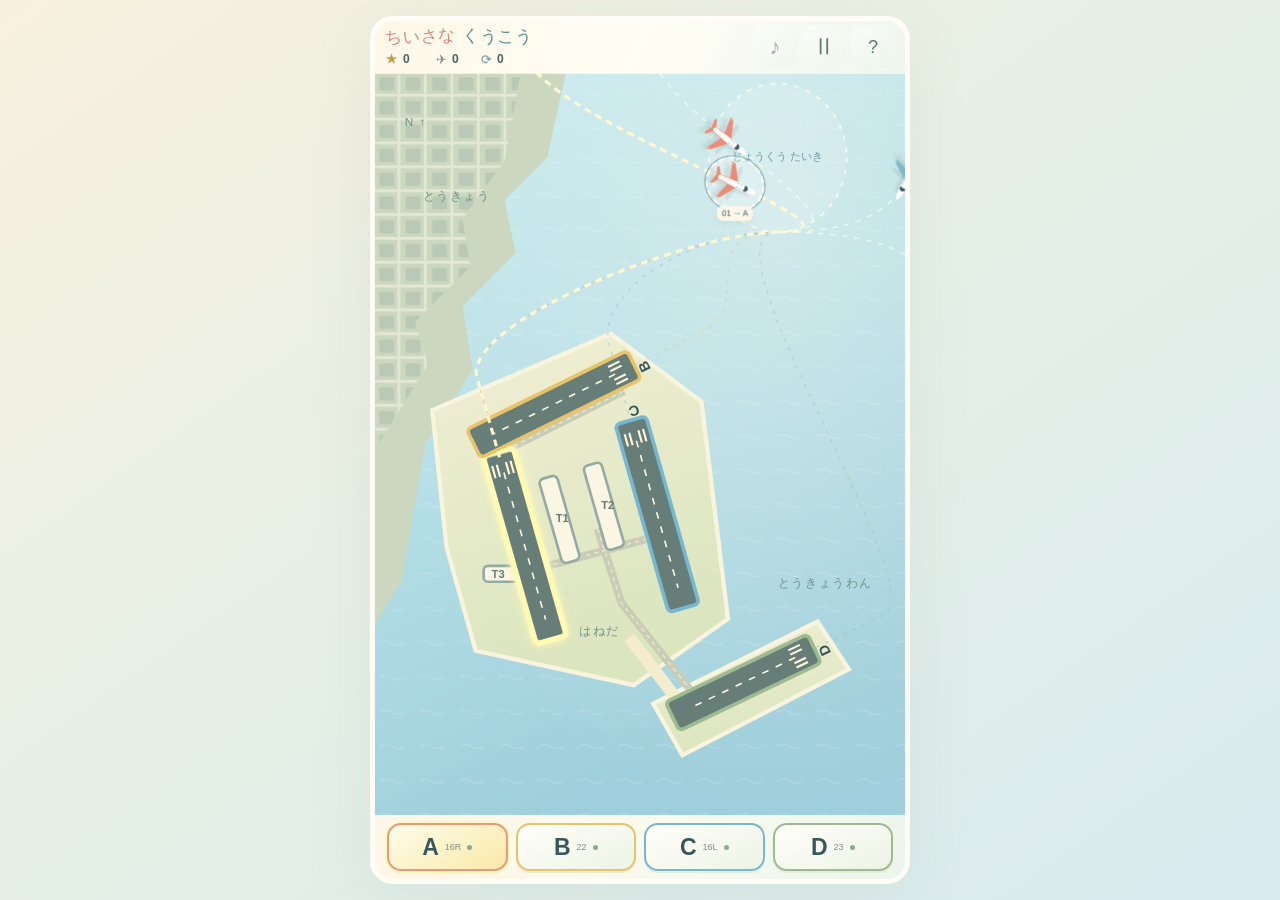
==== games/airport/public/index.html @ 6d6bda9e "Add browser games with Python build and GitHub Pages deployment" ====
<!doctype html>
<html lang="ja">
<head>
  <meta charset="utf-8">
  <meta name="viewport" content="width=device-width, initial-scale=1, viewport-fit=cover">
  <meta name="theme-color" content="#c4edf4">
  <meta name="description" content="すきな滑走路をタップして、飛行機を着陸させよう。幼児向けの小さな空港あそび。">
  <title>ちいさな くうこう</title>
  <link rel="stylesheet" href="style.css">
  <script src="simulation.js" defer></script>
  <script src="game.js" defer></script>
</head>
<body>
  <main class="game" aria-label="ちいさな くうこう">
    <header class="toolbar" aria-label="空港の状況と操作">
      <div class="toolbar-info">
        <h1 class="game-title"><span>ちいさな</span> <span>くうこう</span></h1>
      <div class="stats">
        <span class="stat score" aria-label="スコア"><span aria-hidden="true">★</span><strong id="score">0</strong></span>
        <span class="stat" aria-label="着陸した回数"><span aria-hidden="true">✈</span><strong id="count">0</strong></span>
        <span class="stat" aria-label="上空待機数"><span aria-hidden="true">⟳</span><strong id="waiting-count">0</strong></span>
      </div>
      </div>
      <div class="tools">
        <button id="sound" class="tool sound" type="button" aria-label="音をオンにする" aria-pressed="false"><span aria-hidden="true">♪</span><span id="sound-label" class="sr-only">OFF</span></button>
        <button id="pause" class="tool" type="button" aria-label="一時停止する" aria-pressed="false">Ⅱ</button>
        <details class="help">
          <summary class="tool" aria-label="遊び方">?</summary>
          <div class="help-content"><h2>あそびかた</h2><p>みているだけでも ひこうきが おりてくるよ。</p><p>✈ ひこうき → A・B・C・D をタッチして あんない！</p><p>あいてる かっそうろへ ★10<br>おすすめの かっそうろへ ★20<br>たいきしている ひこうきは さらに ★5</p><p class="help-legend">★ スコア　✈ ちゃくりく　⟳ たいき</p></div>
        </details>
      </div>
    </header>
    <section class="airport" aria-label="飛行機と滑走路">
      <div class="sr-only"><span id="message" role="status" aria-live="polite"></span><span id="hint"></span></div>
      <template id="plane-art"><svg viewBox="0 0 160 180" aria-hidden="true"><ellipse cx="80" cy="94" rx="65" ry="13" fill="#354c61" opacity=".09"/><path d="M69 83 17 117Q10 123 14 132L68 114 72 148 49 164 49 172 80 163 111 172 111 164 88 148 92 114 146 132Q150 123 143 117L91 83Z" fill="var(--plane-color)"/><path d="M69 84C68 54 69 13 80 8 91 13 92 54 91 84L87 150Q80 159 73 150Z" fill="#fffdf7"/><path d="M70 47Q80 36 90 47L89 57Q80 50 71 57Z" fill="#34576d"/><path d="M74 25Q80 18 85 29" fill="none" stroke="#fff" stroke-width="3" stroke-linecap="round"/><path d="M80 116V148" stroke="#e4e9e7" stroke-width="3" stroke-linecap="round"/><g fill="#9bcad6"><rect x="71" y="64" width="4" height="7" rx="2"/><rect x="85" y="64" width="4" height="7" rx="2"/><rect x="71" y="76" width="4" height="7" rx="2"/><rect x="85" y="76" width="4" height="7" rx="2"/></g><circle cx="18" cy="125" r="3" fill="#ffbc99"/><circle cx="142" cy="125" r="3" fill="#9dd9be"/></svg></template>
      <svg class="airport-map" viewBox="0 0 1000 1400" preserveAspectRatio="none" aria-label="東京湾と4本の滑走路の空港マップ">
        <defs>
          <linearGradient id="sea-colors" x1="0" y1="0" x2=".35" y2="1">
            <stop offset="0" stop-color="#c7eaf0"/><stop offset=".5" stop-color="#b5dfe6"/><stop offset="1" stop-color="#9fcfdc"/>
          </linearGradient>
          <radialGradient id="sea-light" cx=".75" cy=".2" r=".8">
            <stop offset="0" stop-color="#fffaf0" stop-opacity=".35"/><stop offset="1" stop-color="#fffaf0" stop-opacity="0"/>
          </radialGradient>
          <linearGradient id="island-colors" x1="0" y1="0" x2=".3" y2="1">
            <stop offset="0" stop-color="#f1efd5"/><stop offset="1" stop-color="#dbe5be"/>
          </linearGradient>
          <pattern id="sea" width="75" height="65" patternUnits="userSpaceOnUse"><path d="M8 36q12 -8 24 0t24 0" fill="none" stroke="#fff" stroke-opacity=".22" stroke-width="2"/></pattern>
          <pattern id="blocks" width="50" height="45" patternUnits="userSpaceOnUse"><rect x="8" y="8" width="28" height="25" rx="3" fill="#b9c9b6"/><path d="M0 42H50M45 0V45" stroke="#e3e7d7" stroke-width="5"/></pattern>
        </defs>
        <rect width="1000" height="1400" fill="url(#sea-colors)"/><rect width="1000" height="1400" fill="url(#sea-light)"/><rect width="1000" height="1400" fill="url(#sea)"/>
        <path d="M0 0H360L325 160 245 240 265 340 165 440 185 560 95 700 50 960 0 1040Z" fill="#cbd8bf"/>
        <path d="M0 0H275L245 165 165 275 180 365 75 470 100 550 0 710Z" fill="url(#blocks)"/>
        <path d="M108 636 445 492 616 620 666 1030 488 1155 190 1090 135 895Z" fill="url(#island-colors)" stroke="#f9f4dd" stroke-width="8"/>
        <path d="M525 1190 835 1035 894 1125 580 1287Z" fill="url(#island-colors)" stroke="#f9f4dd" stroke-width="8"/>
        <path d="M480 1065 580 1195" stroke="#f3edce" stroke-width="23"/>
        <g fill="none" stroke="#c9cdb7" stroke-width="15" stroke-linejoin="round"><path d="M300 1020 220 725 470 600M560 970 478 700M290 940 510 880M420 860 465 1000 600 1170 790 1080"/></g>
        <g fill="none" stroke="#f7f0c9" stroke-width="2" stroke-dasharray="8 8"><path d="M300 1020 220 725 470 600M560 970 478 700M290 940 510 880M420 860 465 1000 600 1170 790 1080"/></g>
        <g class="terminals"><rect x="330" y="760" width="35" height="165" rx="9" transform="rotate(-16 347 840)"/><rect x="415" y="735" width="35" height="165" rx="9" transform="rotate(-16 432 820)"/><rect x="205" y="930" width="65" height="30" rx="8"/><text x="341" y="848">T1</text><text x="427" y="823">T2</text><text x="220" y="952">T3</text></g>
        <g class="map-labels"><text x="90" y="240">とうきょう</text><text x="760" y="970">とうきょうわん</text><text x="385" y="1060">はねだ</text><text x="56" y="100">N ↑</text></g>
        <g id="route-guides" fill="none"></g>
        <ellipse cx="760" cy="160" rx="130" ry="140" class="holding-guide"/>
        <text x="760" y="165" class="holding-label">じょうくう たいき</text>
        <g id="map-runways"></g>
        <path id="selected-route" class="selected-route" fill="none"/>
      </svg>
      <div id="traffic" aria-label="航路を飛ぶ飛行機"></div>
      <div id="celebration" class="celebration" aria-hidden="true"></div>
      <div id="arrival" class="arrival" aria-hidden="true"><span>✦</span> じょうずに できたね！ <span>✦</span></div>
    </section>
      <div class="runway-panel" aria-label="案内する滑走路">
<button class="runway" data-runway="0" type="button"><span class="runway-number">A</span><span class="runway-status sr-only">あいてる</span><span class="runway-name">16R</span></button>
<button class="runway" data-runway="1" type="button"><span class="runway-number">B</span><span class="runway-status sr-only">あいてる</span><span class="runway-name">22</span></button>
<button class="runway" data-runway="2" type="button"><span class="runway-number">C</span><span class="runway-status sr-only">あいてる</span><span class="runway-name">16L</span></button>
<button class="runway" data-runway="3" type="button"><span class="runway-number">D</span><span class="runway-status sr-only">あいてる</span><span class="runway-name">23</span></button>
      </div>

  </main>
</body>
</html>
---- games/airport/public/style.css ----
:root {
  font-family: "Hiragino Maru Gothic ProN", "Hiragino Maru Gothic Pro", "UD Digi Kyokasho N-R", "BIZ UDGothic", "Arial Rounded MT Bold", "Yu Gothic", Meiryo, sans-serif;
  color: #304f5b;
  background: #e9f0e8;
  background: linear-gradient(145deg, #f8f0df, #e4f0e7 55%, #daeaf0);
  font-synthesis: none;
}
* { box-sizing: border-box; }
body { margin: 0; }
button, summary { -webkit-tap-highlight-color: transparent; font: inherit; touch-action: manipulation; }
button:focus-visible, [role=button]:focus-visible, summary:focus-visible { outline: 3px solid #315f73; outline-offset: 3px; }
.sr-only { position: absolute; width: 1px; height: 1px; padding: 0; margin: -1px; overflow: hidden; clip-path: inset(50%); white-space: nowrap; border: 0; }
.game {
  width: 100%; max-width: 540px; height: 100svh; margin: auto;
  padding-top: env(safe-area-inset-top); padding-bottom: env(safe-area-inset-bottom);
  display: grid; grid-template-rows: 52px minmax(0, 1fr) 64px;
  background: #fffdf5; overflow: hidden;
}
.toolbar { position: relative; z-index: 20; display: flex; align-items: center; justify-content: space-between; gap: 8px; padding: 0 10px; background: linear-gradient(115deg, #fff8e9, #fffdf4 50%, #eef7ee); box-shadow: 0 1px 0 #ffffffa6; }
.toolbar-info { display: grid; gap: 2px; min-width: 0; }
.game-title { margin: 0; font-size: 17px; line-height: 1.3; font-weight: 900; letter-spacing: .045em; color: #528f8c; white-space: nowrap; text-shadow: 0 1px 0 #fff, 0 2px 0 #cee2d04d; }
.game-title span { display: inline-block; }
.game-title span:first-child { color: #da8774; transform: rotate(-2deg); }
.game-title span:last-child { transform: rotate(1deg); }
.stats, .tools { display: flex; align-items: center; gap: 5px; }
.stat { display: flex; align-items: center; gap: 5px; min-width: 40px; font-size: 13px; color: #73958c; }
.stat strong { font-size: 12px; color: #46675e; font-variant-numeric: tabular-nums; }
.stat.score { color: #c89f4a; margin-right: 6px; }
.tool { width: 44px; height: 44px; padding: 0; display: grid; place-items: center; border: 0; border-radius: 13px; background: linear-gradient(145deg, #ffffff80, #e8f2e55c); color: #5b7b79; cursor: pointer; font-size: 22px; }
.tool:hover, .tool:active, .tool[aria-pressed=true], .help[open] summary { background: linear-gradient(145deg, #f5f9e9, #dcebdc); }
.sound[aria-pressed=false] { color: #a2afa4; }
.help summary { list-style: none; font-size: 18px; }
.help summary::-webkit-details-marker { display: none; }
.help-content { position: absolute; top: 50px; right: 10px; width: min(300px, calc(100vw - 20px)); padding: 17px 20px; background: linear-gradient(145deg, #fffdf7, #f2f7e9); border: 1px solid #dce6d5; border-radius: 17px; box-shadow: 0 10px 35px #42626925; }
.help-content h2 { margin: 0 0 13px; font-size: 18px; }
.help-content p { font-size: 12px; line-height: 1.9; margin: 10px 0; }
.help-content .help-legend { color: #819387; font-size: 11px; margin-bottom: 0; }
.airport { position: relative; isolation: isolate; min-height: 0; width: 100%; background: #afd7df; overflow: hidden; }
.airport-map { position: absolute; inset: 0; width: 100%; height: 100%; display: block; }
.terminals rect { fill: #fbf5e3; stroke: #94aba4; stroke-width: 5; }
.terminals text { font-size: 21px; fill: #637c77; font-weight: bold; }
.map-labels text { font-size: 22px; fill: #6d918d; letter-spacing: 3px; }
.inbound-guide { stroke: #f8fff4; stroke-width: 3; stroke-dasharray: 10 13; opacity: .65; }
.approach-guide { stroke-width: 3; stroke-dasharray: 7 12; opacity: .35; }
.holding-guide { fill: #fff2; stroke: #f9fbe8; stroke-width: 3; stroke-dasharray: 9 14; }
.holding-label { font-size: 20px; text-anchor: middle; fill: #6c9aa2; }
.selected-route { stroke: #fff9ce; stroke-width: 6; stroke-dasharray: 13 10; opacity: .95; pointer-events: none; }
.map-runway { cursor: pointer; outline-offset: 7px; }
.map-runway.recommended > rect { stroke: #fff9b4; stroke-width: 11; filter: drop-shadow(0 0 7px #fff8b9); }
.map-runway.occupied > rect { fill: #917d6b; stroke: #e2b58c; }
#traffic { position: absolute; inset: 0; pointer-events: none; z-index: 7; }
.aircraft { position: absolute; pointer-events: auto; width: 46px; height: 52px; padding: 0; border: 0; background: transparent; cursor: pointer; border-radius: 50%; color: #37545c; will-change: transform, left, top; }
.aircraft svg { width: 100%; height: 100%; overflow: visible; filter: drop-shadow(3px 5px 2px #486b6a30); }
.aircraft.chosen::before { content: ""; position: absolute; inset: -4px; border: 2px dashed #fffaf1; border-radius: 50%; background: #fff3; z-index: -1; box-shadow: 0 0 0 1px #719fae; }
.aircraft:disabled { cursor: default; pointer-events: none; }
.flight-badge { display: none; position: absolute; left: 50%; top: 48px; transform-origin: 50% -22px; font-size: 8px; background: #fff8e8e8; padding: 3px 5px; border-radius: 6px; white-space: nowrap; box-shadow: 0 2px 5px #47685b12; pointer-events: none; }
.aircraft.label-visible .flight-badge { display: block; }
.aircraft.grounded .flight-badge { display: none; }
.aircraft.grounded { z-index: -1; }
.runway-panel { position: relative; z-index: 9; display: flex; gap: 8px; padding: 8px 12px; background: linear-gradient(110deg, #fff6e6, #f8faed 55%, #ecf5ed); }
.runway { --accent: #e99782; position: relative; min-width: 0; flex: 1; height: 48px; border: 2px solid var(--accent); border-radius: 14px; background: linear-gradient(155deg, #fffef9, #edf3e5); box-shadow: 0 2px 0 #b4c6a940, inset 0 1px 0 #fff; color: #37575a; display: flex; align-items: center; justify-content: center; gap: 6px; padding: 4px; cursor: pointer; }
.runway-number { font-size: 23px; font-weight: 900; text-shadow: 0 1px 0 #fff; }
.runway-name { font-size: 9px; color: #7f928b; }
.runway::after { content: ""; width: 5px; height: 5px; border-radius: 50%; background: #86ad8c; }
.runway.recommended { background: linear-gradient(150deg, #fffdeb, #f9e9a7); box-shadow: 0 0 0 2px #fff8b9; }
.runway.occupied { background: linear-gradient(150deg, #f3e7d5, #ddcdbb); color: #7f6752; border-color: #baa58c; }
.runway.occupied::after { background: #b98457; }
.runway:active { filter: brightness(1.1); }
.arrival { position: absolute; z-index: 12; bottom: 15px; left: 50%; width: max-content; max-width: 92%; transform: translate(-50%, 10px); padding: 10px 14px; border: 2px solid #fff8df; border-radius: 16px; background: linear-gradient(135deg, #fffdf4, #f5f1d9); color: #507360; font-size: 12px; font-weight: bold; opacity: 0; transition: opacity .3s, transform .3s; pointer-events: none; box-shadow: 0 8px 30px #657a6a15; }
.arrival.visible { opacity: 1; transform: translate(-50%, 0); }
.paused #traffic { opacity: .6; }
.airport.paused::after { content: "Ⅱ"; position: absolute; inset: 0; display: grid; place-items: center; z-index: 8; font-size: 48px; color: #fff; background: #fff1; pointer-events: none; }
@media (min-width: 560px) {
  body { padding: 16px 0; }
  .game { height: calc(100svh - 32px); border: 5px solid #fffdf5; border-radius: 23px; box-shadow: 0 15px 70px #54715b15; }
}
@media (max-width: 360px) {
  .toolbar { padding-inline: 6px; gap: 3px; }
  .stats, .tools { gap: 1px; }
  .stat { gap: 3px; min-width: 35px; }
  .stat.score { margin-right: 3px; }
  .aircraft { width: 44px; height: 50px; }
  .runway-panel { gap: 6px; padding-inline: 8px; }
  .runway { gap: 4px; }
}
@media (prefers-reduced-motion: reduce) {
  .arrival { transition: none; }
  .selected-route { stroke-dasharray: none; opacity: .5; }
  .aircraft svg { filter: none; }
}
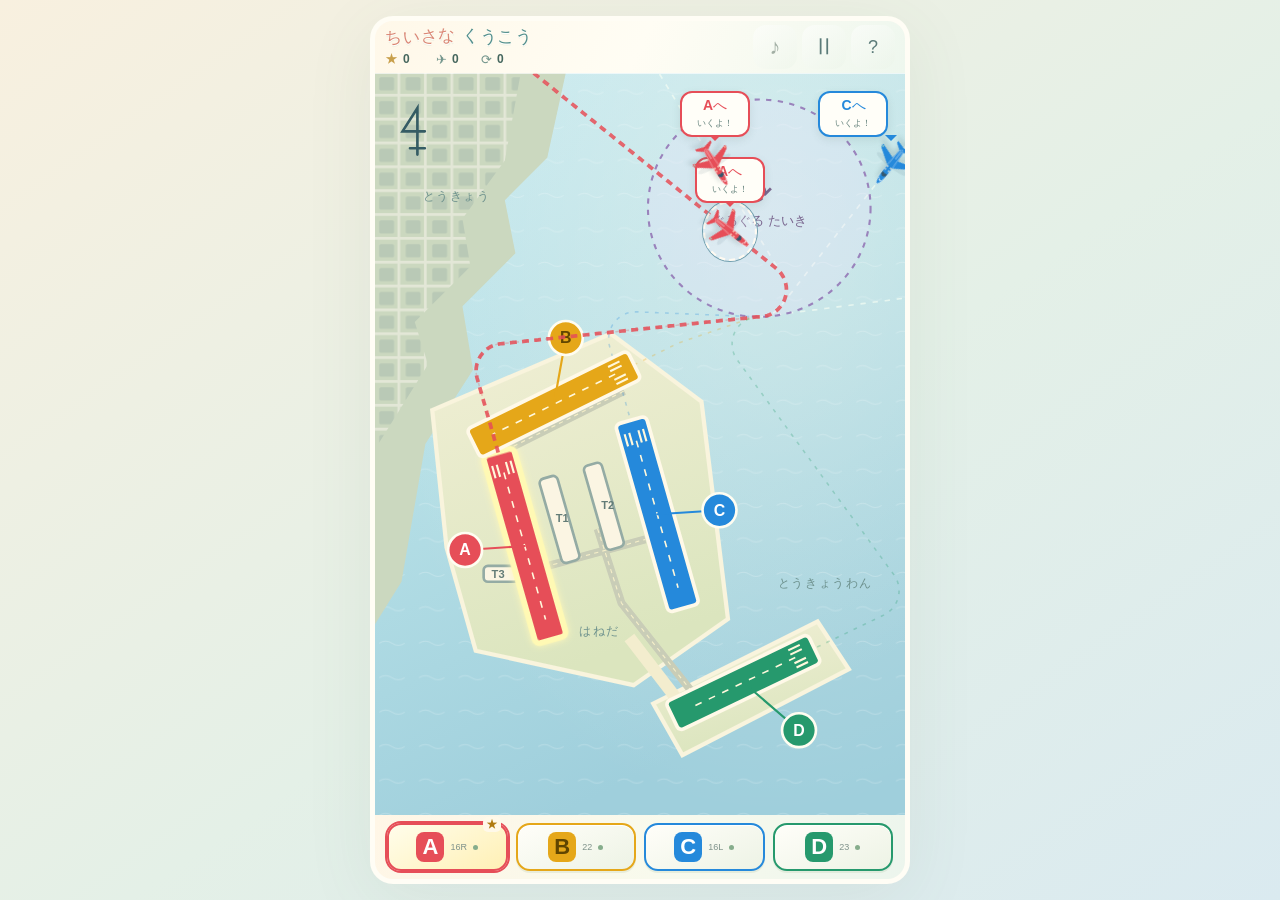
==== commit 46d9d49d: "Improve airport flight routes, waiting behavior, and scoring" ====
--- a/games/airport/public/index.html
+++ b/games/airport/public/index.html
@@ -26,13 +26,13 @@
         <button id="pause" class="tool" type="button" aria-label="一時停止する" aria-pressed="false">Ⅱ</button>
         <details class="help">
           <summary class="tool" aria-label="遊び方">?</summary>
-          <div class="help-content"><h2>あそびかた</h2><p>みているだけでも ひこうきが おりてくるよ。</p><p>✈ ひこうき → A・B・C・D をタッチして あんない！</p><p>あいてる かっそうろへ ★10<br>おすすめの かっそうろへ ★20<br>たいきしている ひこうきは さらに ★5</p><p class="help-legend">★ スコア　✈ ちゃくりく　⟳ たいき</p></div>
+          <div class="help-content"><h2>あそびかた</h2><p>みているだけでも ひこうきが おりてくるよ。</p><p>✈ ひこうき → A・B・C・D をタッチして あんない！</p><p>ちゃくりくで いつでも ★10<br>あんないで さらに ★10<br>おすすめへ あんないで さらに ★20<br>たいきしている ひこうきは さらに ★5</p><p>30びょう まつと ★−5。<br>そのあとも 15びょうごとに ★−5。<br>あせっている ひこうきを たすけてね。</p><p class="help-legend">★ スコア　✈ ちゃくりく　⟳ たいき</p></div>
         </details>
       </div>
     </header>
     <section class="airport" aria-label="飛行機と滑走路">
       <div class="sr-only"><span id="message" role="status" aria-live="polite"></span><span id="hint"></span></div>
-      <template id="plane-art"><svg viewBox="0 0 160 180" aria-hidden="true"><ellipse cx="80" cy="94" rx="65" ry="13" fill="#354c61" opacity=".09"/><path d="M69 83 17 117Q10 123 14 132L68 114 72 148 49 164 49 172 80 163 111 172 111 164 88 148 92 114 146 132Q150 123 143 117L91 83Z" fill="var(--plane-color)"/><path d="M69 84C68 54 69 13 80 8 91 13 92 54 91 84L87 150Q80 159 73 150Z" fill="#fffdf7"/><path d="M70 47Q80 36 90 47L89 57Q80 50 71 57Z" fill="#34576d"/><path d="M74 25Q80 18 85 29" fill="none" stroke="#fff" stroke-width="3" stroke-linecap="round"/><path d="M80 116V148" stroke="#e4e9e7" stroke-width="3" stroke-linecap="round"/><g fill="#9bcad6"><rect x="71" y="64" width="4" height="7" rx="2"/><rect x="85" y="64" width="4" height="7" rx="2"/><rect x="71" y="76" width="4" height="7" rx="2"/><rect x="85" y="76" width="4" height="7" rx="2"/></g><circle cx="18" cy="125" r="3" fill="#ffbc99"/><circle cx="142" cy="125" r="3" fill="#9dd9be"/></svg></template>
+      <template id="plane-art"><svg viewBox="0 0 160 180" aria-hidden="true"><ellipse cx="80" cy="94" rx="65" ry="13" fill="#354c61" opacity=".09"/><path d="M69 83 17 117Q10 123 14 132L68 114 72 148 49 164 49 172 80 163 111 172 111 164 88 148 92 114 146 132Q150 123 143 117L91 83Z" fill="var(--plane-color)"/><path d="M69 84C68 54 69 13 80 8 91 13 92 54 91 84L87 150Q80 159 73 150Z" fill="var(--plane-color)" stroke="#fff9" stroke-width="2"/><path d="M70 47Q80 36 90 47L89 57Q80 50 71 57Z" fill="#34576d"/><path d="M74 25Q80 18 85 29" fill="none" stroke="#fff" stroke-width="3" stroke-linecap="round"/><path d="M80 116V148" stroke="#fff9" stroke-width="3" stroke-linecap="round"/><g fill="#fff3d5"><rect x="71" y="64" width="4" height="7" rx="2"/><rect x="85" y="64" width="4" height="7" rx="2"/><rect x="71" y="76" width="4" height="7" rx="2"/><rect x="85" y="76" width="4" height="7" rx="2"/></g><circle cx="18" cy="125" r="3" fill="#ffbc99"/><circle cx="142" cy="125" r="3" fill="#9dd9be"/></svg></template>
       <svg class="airport-map" viewBox="0 0 1000 1400" preserveAspectRatio="none" aria-label="東京湾と4本の滑走路の空港マップ">
         <defs>
           <linearGradient id="sea-colors" x1="0" y1="0" x2=".35" y2="1">
@@ -56,15 +56,18 @@
         <g fill="none" stroke="#c9cdb7" stroke-width="15" stroke-linejoin="round"><path d="M300 1020 220 725 470 600M560 970 478 700M290 940 510 880M420 860 465 1000 600 1170 790 1080"/></g>
         <g fill="none" stroke="#f7f0c9" stroke-width="2" stroke-dasharray="8 8"><path d="M300 1020 220 725 470 600M560 970 478 700M290 940 510 880M420 860 465 1000 600 1170 790 1080"/></g>
         <g class="terminals"><rect x="330" y="760" width="35" height="165" rx="9" transform="rotate(-16 347 840)"/><rect x="415" y="735" width="35" height="165" rx="9" transform="rotate(-16 432 820)"/><rect x="205" y="930" width="65" height="30" rx="8"/><text x="341" y="848">T1</text><text x="427" y="823">T2</text><text x="220" y="952">T3</text></g>
-        <g class="map-labels"><text x="90" y="240">とうきょう</text><text x="760" y="970">とうきょうわん</text><text x="385" y="1060">はねだ</text><text x="56" y="100">N ↑</text></g>
+        <g class="map-labels"><text x="90" y="240">とうきょう</text><text x="760" y="970">とうきょうわん</text><text x="385" y="1060">はねだ</text></g>
+        <g class="north-mark" transform="translate(72 100)" role="img" aria-label="北（4の字方位記号）">
+          <path d="M8 54V-34L-20 10H22M-6 42H22" fill="none" stroke="#355c64" stroke-width="5" stroke-linejoin="miter" stroke-linecap="round"/>
+        </g>
         <g id="route-guides" fill="none"></g>
-        <ellipse cx="760" cy="160" rx="130" ry="140" class="holding-guide"/>
-        <text x="760" y="165" class="holding-label">じょうくう たいき</text>
+        <ellipse id="holding-area" class="holding-guide"/>
+        <g id="holding-label" class="holding-label"><text class="holding-symbol" text-anchor="middle">⟳</text><text class="holding-caption" text-anchor="middle">ぐるぐる たいき</text></g>
         <g id="map-runways"></g>
         <path id="selected-route" class="selected-route" fill="none"/>
       </svg>
       <div id="traffic" aria-label="航路を飛ぶ飛行機"></div>
-      <div id="celebration" class="celebration" aria-hidden="true"></div>
+      <div id="landing-points" aria-hidden="true"></div>
       <div id="arrival" class="arrival" aria-hidden="true"><span>✦</span> じょうずに できたね！ <span>✦</span></div>
     </section>
       <div class="runway-panel" aria-label="案内する滑走路">
--- a/games/airport/public/style.css
+++ b/games/airport/public/style.css
@@ -41,29 +41,42 @@
 .terminals text { font-size: 21px; fill: #637c77; font-weight: bold; }
 .map-labels text { font-size: 22px; fill: #6d918d; letter-spacing: 3px; }
 .inbound-guide { stroke: #f8fff4; stroke-width: 3; stroke-dasharray: 10 13; opacity: .65; }
-.approach-guide { stroke-width: 3; stroke-dasharray: 7 12; opacity: .35; }
-.holding-guide { fill: #fff2; stroke: #f9fbe8; stroke-width: 3; stroke-dasharray: 9 14; }
-.holding-label { font-size: 20px; text-anchor: middle; fill: #6c9aa2; }
-.selected-route { stroke: #fff9ce; stroke-width: 6; stroke-dasharray: 13 10; opacity: .95; pointer-events: none; }
+.approach-guide { stroke-width: 3; stroke-dasharray: 7 12; opacity: .28; }
+.holding-guide { fill: #e9e0fb45; stroke: #9a83bc; stroke-width: 4; stroke-dasharray: 10 12; }
+.holding-label { fill: #79658e; pointer-events: none; }
+.holding-symbol { font-size: 62px; }
+.holding-caption { font-size: 24px; font-weight: 800; }
+.north-mark { pointer-events: none; }
+.selected-route { stroke-width: 7; stroke-dasharray: 13 10; opacity: .85; pointer-events: none; }
 .map-runway { cursor: pointer; outline-offset: 7px; }
 .map-runway.recommended > rect { stroke: #fff9b4; stroke-width: 11; filter: drop-shadow(0 0 7px #fff8b9); }
-.map-runway.occupied > rect { fill: #917d6b; stroke: #e2b58c; }
+.map-runway.occupied > rect { stroke: #3b5559; stroke-dasharray: 10 9; opacity: .78; }
 #traffic { position: absolute; inset: 0; pointer-events: none; z-index: 7; }
 .aircraft { position: absolute; pointer-events: auto; width: 46px; height: 52px; padding: 0; border: 0; background: transparent; cursor: pointer; border-radius: 50%; color: #37545c; will-change: transform, left, top; }
+.plane-shape { position: absolute; inset: 0; display: block; transform-origin: center; }
 .aircraft svg { width: 100%; height: 100%; overflow: visible; filter: drop-shadow(3px 5px 2px #486b6a30); }
 .aircraft.chosen::before { content: ""; position: absolute; inset: -4px; border: 2px dashed #fffaf1; border-radius: 50%; background: #fff3; z-index: -1; box-shadow: 0 0 0 1px #719fae; }
 .aircraft:disabled { cursor: default; pointer-events: none; }
-.flight-badge { display: none; position: absolute; left: 50%; top: 48px; transform-origin: 50% -22px; font-size: 8px; background: #fff8e8e8; padding: 3px 5px; border-radius: 6px; white-space: nowrap; box-shadow: 0 2px 5px #47685b12; pointer-events: none; }
-.aircraft.label-visible .flight-badge { display: block; }
-.aircraft.grounded .flight-badge { display: none; }
+.flight-bubble { position: absolute; left: calc(50% + var(--bubble-shift, 0px)); bottom: calc(100% + 2px); transform: translateX(-50%); display: grid; justify-items: center; min-width: 70px; padding: 4px 6px; border: 2px solid var(--plane-color); border-radius: 12px; background: #fffef8; line-height: 1.2; white-space: nowrap; box-shadow: 0 3px 8px #47685b1f; pointer-events: none; }
+.flight-bubble::after { content: ""; position: absolute; top: 100%; left: calc(50% - 6px - var(--bubble-shift, 0px)); border: 6px solid transparent; border-top-color: var(--plane-color); border-bottom: 0; }
+.flight-bubble.below { top: calc(100% + 2px); bottom: auto; }
+.flight-bubble.below::after { top: auto; bottom: 100%; border-top: 0; border-bottom: 6px solid var(--plane-color); }
+.bubble-destination { font-size: 14px; font-weight: 900; color: var(--bubble-ink, var(--plane-color)); }
+.bubble-state { font-size: 9px; font-weight: 700; color: #69857f; margin-top: 2px; padding: 2px 5px; border-radius: 5px; }
+.aircraft[data-phase=holding] .flight-bubble { border-style: dashed; background: #fffcf9; }
+.aircraft[data-phase=holding] .bubble-state { background: #eee3fb; color: #765397; }
+.aircraft[data-phase=approach] .flight-bubble { box-shadow: 0 0 0 2px #fff9, 0 4px 10px #47685b22; }
+.aircraft[data-phase=approach] .bubble-state { background: #327b6c; color: #fff; }
+.aircraft.grounded .flight-bubble { display: none; }
 .aircraft.grounded { z-index: -1; }
 .runway-panel { position: relative; z-index: 9; display: flex; gap: 8px; padding: 8px 12px; background: linear-gradient(110deg, #fff6e6, #f8faed 55%, #ecf5ed); }
 .runway { --accent: #e99782; position: relative; min-width: 0; flex: 1; height: 48px; border: 2px solid var(--accent); border-radius: 14px; background: linear-gradient(155deg, #fffef9, #edf3e5); box-shadow: 0 2px 0 #b4c6a940, inset 0 1px 0 #fff; color: #37575a; display: flex; align-items: center; justify-content: center; gap: 6px; padding: 4px; cursor: pointer; }
-.runway-number { font-size: 23px; font-weight: 900; text-shadow: 0 1px 0 #fff; }
+.runway-number { min-width: 28px; padding: 2px 5px; border-radius: 8px; background: var(--accent); color: var(--accent-ink, #fff); font-size: 22px; font-weight: 900; text-align: center; }
 .runway-name { font-size: 9px; color: #7f928b; }
+.runway.bonus::before { content: "★"; position: absolute; top: -8px; right: 5px; padding: 0 3px; background: #fff9e9; border-radius: 5px; color: #b07b11; font-size: 12px; line-height: 15px; }
 .runway::after { content: ""; width: 5px; height: 5px; border-radius: 50%; background: #86ad8c; }
-.runway.recommended { background: linear-gradient(150deg, #fffdeb, #f9e9a7); box-shadow: 0 0 0 2px #fff8b9; }
-.runway.occupied { background: linear-gradient(150deg, #f3e7d5, #ddcdbb); color: #7f6752; border-color: #baa58c; }
+.runway.recommended { background: linear-gradient(150deg, #fffdeb, #fff0b5); box-shadow: 0 0 0 2px var(--accent); }
+.runway.occupied { background: repeating-linear-gradient(135deg, #f7f0e6 0 6px, #e8e2d7 6px 12px); color: #7f6752; border-style: dashed; }
 .runway.occupied::after { background: #b98457; }
 .runway:active { filter: brightness(1.1); }
 .arrival { position: absolute; z-index: 12; bottom: 15px; left: 50%; width: max-content; max-width: 92%; transform: translate(-50%, 10px); padding: 10px 14px; border: 2px solid #fff8df; border-radius: 16px; background: linear-gradient(135deg, #fffdf4, #f5f1d9); color: #507360; font-size: 12px; font-weight: bold; opacity: 0; transition: opacity .3s, transform .3s; pointer-events: none; box-shadow: 0 8px 30px #657a6a15; }
@@ -88,3 +101,31 @@
   .selected-route { stroke-dasharray: none; opacity: .5; }
   .aircraft svg { filter: none; }
 }
+/* Rewards appear at each touchdown, with a larger celebration for manual guidance. */
+#landing-points { position: absolute; inset: 0; z-index: 12; pointer-events: none; }
+.points-popup { position: absolute; display: grid; justify-items: center; gap: 3px; width: 112px; padding: 8px 5px; border: 2px solid var(--runway-color); border-radius: 15px; background: linear-gradient(145deg, #fffef8, #e7f5df); color: #456d53; box-shadow: 0 4px 12px #345a5526; transform: translate(-50%, -100%); animation: points-rise 2.8s ease-out both; }
+.points-title { font-size: 10px; font-weight: 800; white-space: nowrap; }
+.points-popup strong { font-size: 24px; line-height: 1.1; font-weight: 900; }
+.points-popup.nice { width: 150px; padding: 10px 6px; border: 3px solid #e6ac35; background: linear-gradient(145deg, #fffef0, #ffe4a0); color: #966213; box-shadow: 0 0 0 4px #fff7ca99, 0 6px 20px #be8e3c40; }
+.points-popup.nice strong { font-size: 32px; color: #bd7614; text-shadow: 0 2px 0 #fff9; }
+.points-popup small { font-size: 8px; white-space: nowrap; }
+.stat.score.score-pop strong { display: inline-block; animation: score-bounce .65s ease-out; }
+.stat.score.nice-pop strong { color: #c67816; }
+@keyframes points-rise { 0% { opacity: 0; transform: translate(-50%, -85%) scale(.65); } 12% { opacity: 1; transform: translate(-50%, -100%) scale(1.08); } 22%, 78% { opacity: 1; transform: translate(-50%, -100%) scale(1); } 100% { opacity: 0; transform: translate(-50%, -130%) scale(1); } }
+@keyframes score-bounce { 0%, 100% { transform: scale(1); } 35% { transform: scale(1.5); } 65% { transform: scale(.95); } }
+.paused .points-popup { animation-play-state: paused; }
+@media (prefers-reduced-motion: reduce) { .points-popup { animation: none; } .stat.score.score-pop strong { animation: none; } }
+.flight-sweat { display: none; position: absolute; right: -11px; top: 5px; font-size: 21px; pointer-events: none; }
+.bubble-wait { font-size: 8px; line-height: 1.4; color: #88768e; }
+.bubble-wait:empty { display: none; }
+.aircraft[data-urgency=worried] .flight-sweat, .aircraft[data-urgency=urgent] .flight-sweat { display: block; }
+.aircraft[data-urgency=worried] .bubble-state { background: #fff0c4; color: #91651c; }
+.aircraft[data-urgency=urgent] .flight-bubble { background: #fff0e6; animation: worry-glow 1.1s ease-in-out infinite; }
+.aircraft[data-urgency=urgent] .bubble-state { background: #f9d2c5; color: #a64c37; }
+.aircraft[data-urgency=urgent] .bubble-wait { color: #a64c37; font-weight: 800; }
+.points-popup.penalty { width: 150px; background: linear-gradient(145deg, #fff5eb, #fbd4c6); border-color: #dc7961; color: #9c4c3a; }
+.points-popup.penalty strong { font-size: 29px; color: #bf573c; }
+.stat.score.penalty-pop strong { color: #bf573c; }
+@keyframes worry-glow { 0%, 100% { box-shadow: 0 0 0 1px #f6b59455; } 50% { box-shadow: 0 0 0 5px #ed9a6f55; } }
+.paused .flight-bubble { animation-play-state: paused; }
+@media (prefers-reduced-motion: reduce) { .aircraft[data-urgency=urgent] .flight-bubble { animation: none; box-shadow: 0 0 0 3px #ed9a6f55; } }
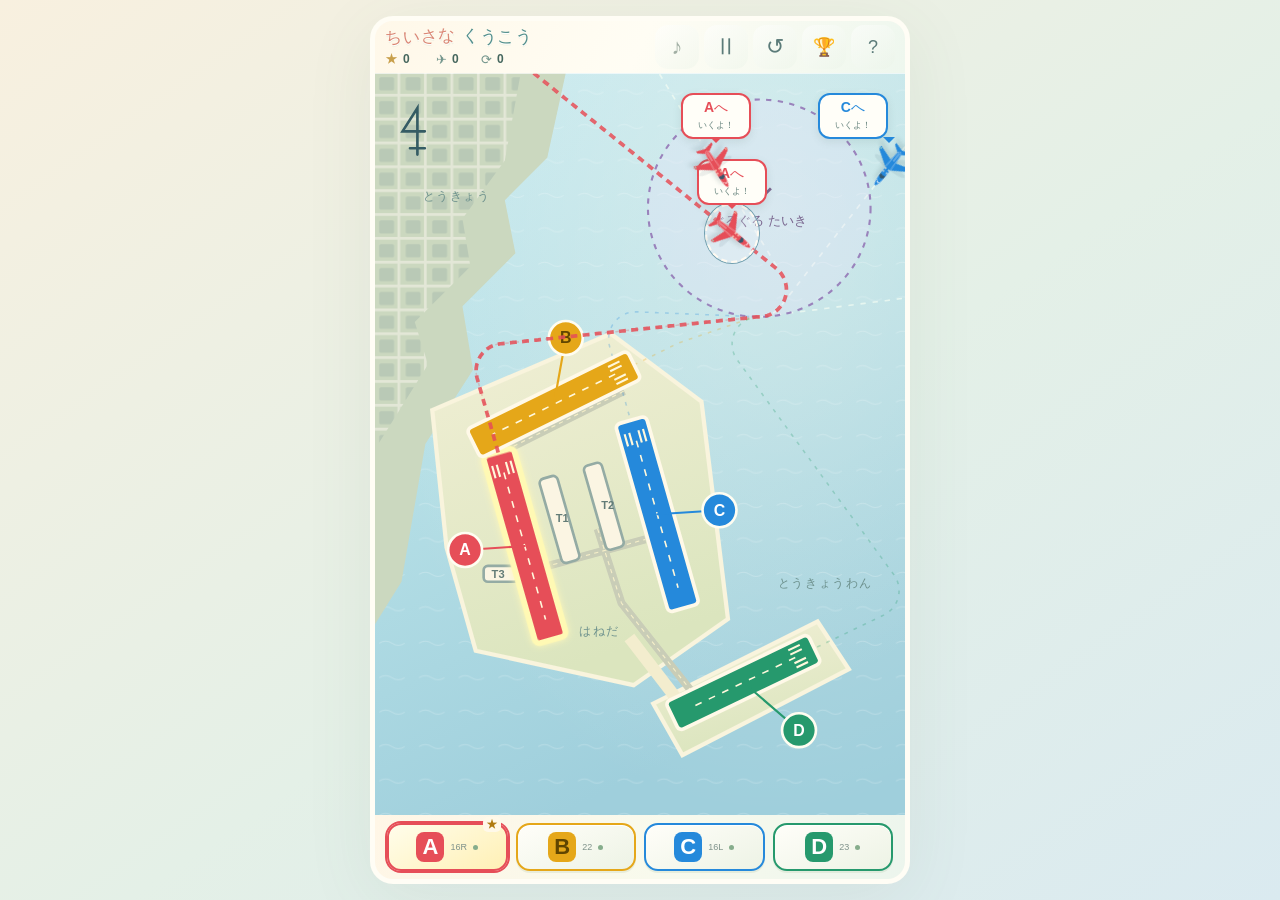
==== commit 39f4ae4f: "Add airport game reset and persistent scoreboard controls" ====
--- a/games/airport/public/index.html
+++ b/games/airport/public/index.html
@@ -24,7 +24,12 @@
       <div class="tools">
         <button id="sound" class="tool sound" type="button" aria-label="音をオンにする" aria-pressed="false"><span aria-hidden="true">♪</span><span id="sound-label" class="sr-only">OFF</span></button>
         <button id="pause" class="tool" type="button" aria-label="一時停止する" aria-pressed="false">Ⅱ</button>
-        <details class="help">
+        <button id="reset-score" class="tool" type="button" aria-label="最初からやり直す" title="最初からやり直す">↺</button>
+        <details class="help scoreboard-panel" name="toolbar-panel">
+          <summary class="tool" aria-label="スコアボード" title="スコアボード">🏆</summary>
+          <div class="help-content"><h2>スコアボード（上位10件）</h2><ol id="scoreboard"></ol><button id="clear-scoreboard" type="button">記録をクリア</button><p id="scoreboard-message" role="status"></p></div>
+        </details>
+        <details class="help" name="toolbar-panel">
           <summary class="tool" aria-label="遊び方">?</summary>
           <div class="help-content"><h2>あそびかた</h2><p>みているだけでも ひこうきが おりてくるよ。</p><p>✈ ひこうき → A・B・C・D をタッチして あんない！</p><p>ちゃくりくで いつでも ★10<br>あんないで さらに ★10<br>おすすめへ あんないで さらに ★20<br>たいきしている ひこうきは さらに ★5</p><p>30びょう まつと ★−5。<br>そのあとも 15びょうごとに ★−5。<br>あせっている ひこうきを たすけてね。</p><p class="help-legend">★ スコア　✈ ちゃくりく　⟳ たいき</p></div>
         </details>
--- a/games/airport/public/style.css
+++ b/games/airport/public/style.css
@@ -35,6 +35,9 @@
 .help-content h2 { margin: 0 0 13px; font-size: 18px; }
 .help-content p { font-size: 12px; line-height: 1.9; margin: 10px 0; }
 .help-content .help-legend { color: #819387; font-size: 11px; margin-bottom: 0; }
+#clear-scoreboard { min-height: 44px; margin-top: 12px; padding: 8px 14px; border: 1px solid #d5b6a6; border-radius: 12px; background: #fff9f1; color: #92563f; font-size: 13px; cursor: pointer; }
+#clear-scoreboard:hover { background: #f9e7da; }
+#scoreboard-message:empty { display: none; }
 .airport { position: relative; isolation: isolate; min-height: 0; width: 100%; background: #afd7df; overflow: hidden; }
 .airport-map { position: absolute; inset: 0; width: 100%; height: 100%; display: block; }
 .terminals rect { fill: #fbf5e3; stroke: #94aba4; stroke-width: 5; }
@@ -129,3 +132,14 @@
 @keyframes worry-glow { 0%, 100% { box-shadow: 0 0 0 1px #f6b59455; } 50% { box-shadow: 0 0 0 5px #ed9a6f55; } }
 .paused .flight-bubble { animation-play-state: paused; }
 @media (prefers-reduced-motion: reduce) { .aircraft[data-urgency=urgent] .flight-bubble { animation: none; box-shadow: 0 0 0 3px #ed9a6f55; } }
+
+.help-content { max-height: calc(100svh - 115px); overflow-y: auto; }
+#scoreboard { margin: 0; padding-left: 22px; font-size: 11px; line-height: 1.8; }
+
+@media (max-width: 440px) {
+  .game { grid-template-rows: 96px minmax(0, 1fr) 64px; }
+  .toolbar { flex-wrap: wrap; gap: 0; padding-block: 4px; }
+  .toolbar-info { width: 100%; display: flex; align-items: center; justify-content: space-between; gap: 8px; }
+  .tools { width: 100%; justify-content: flex-end; }
+  .help-content { top: 94px; max-height: calc(100svh - 160px); }
+}
